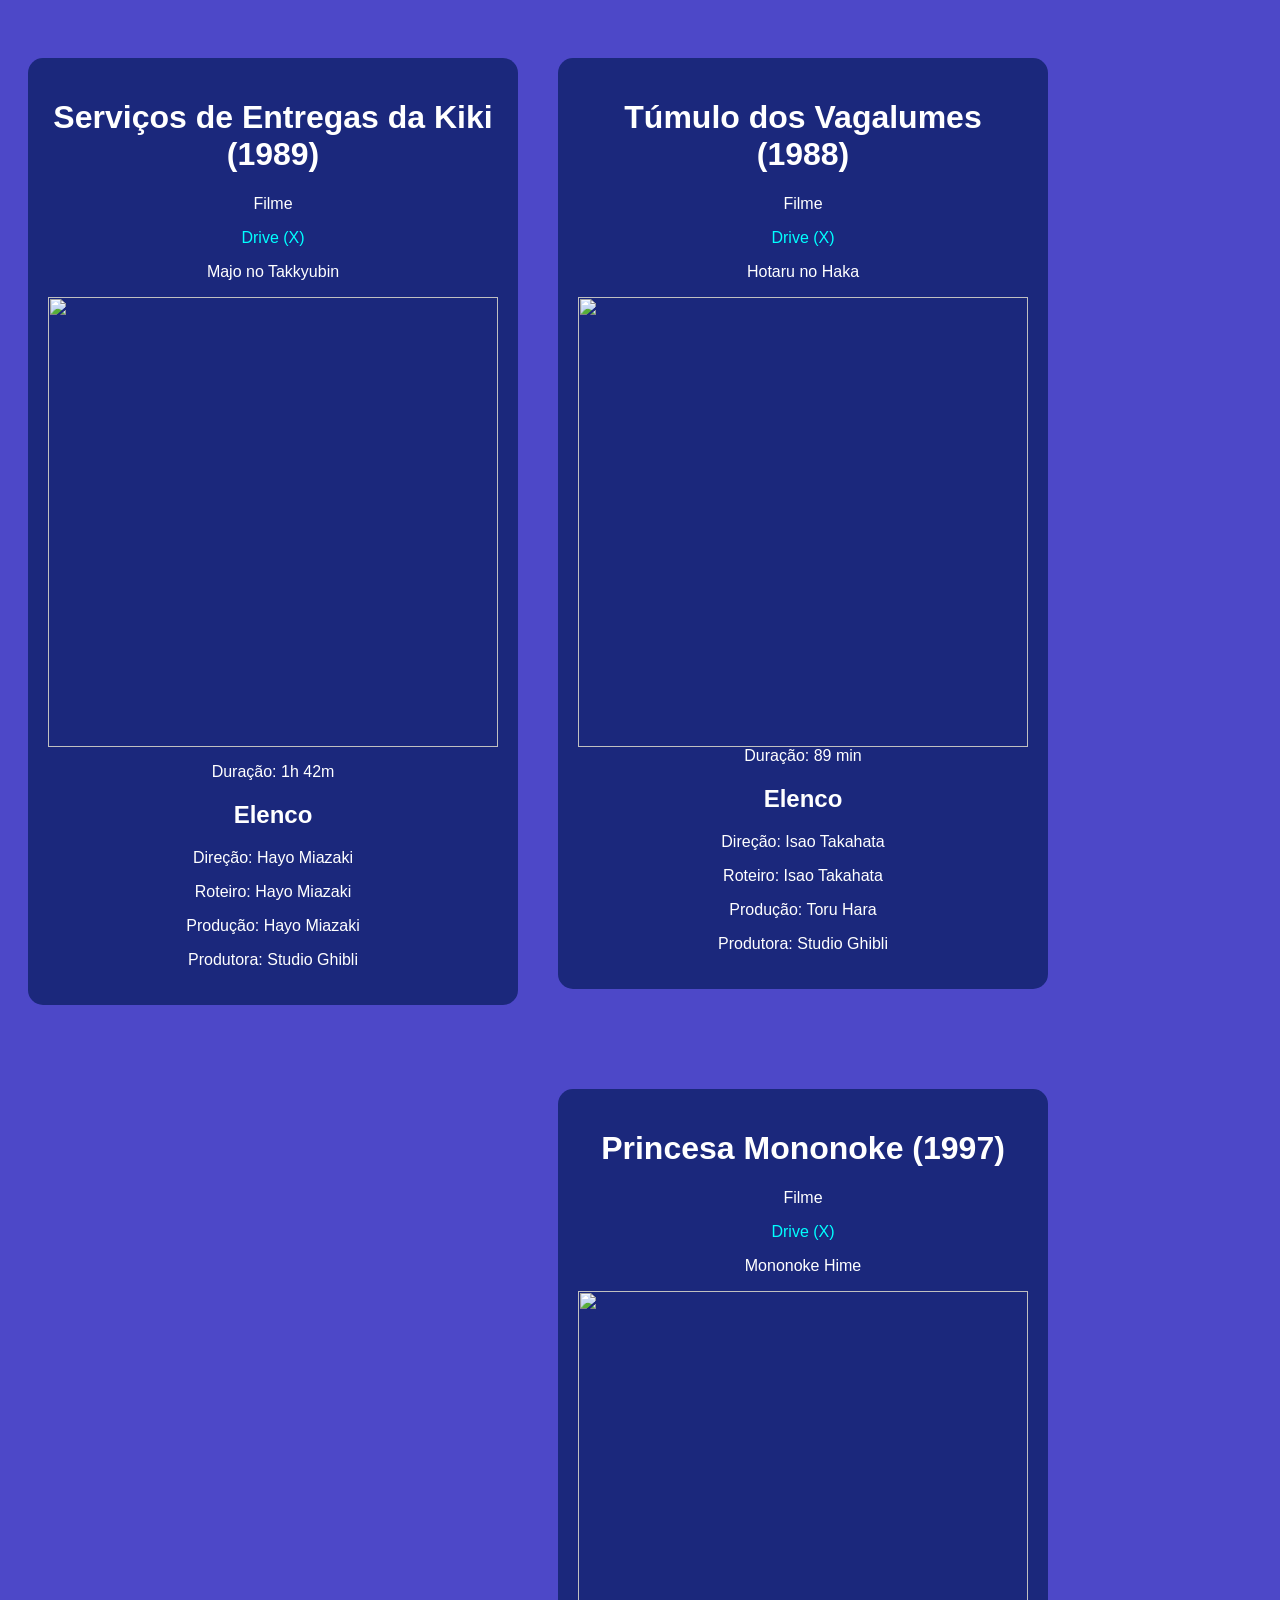
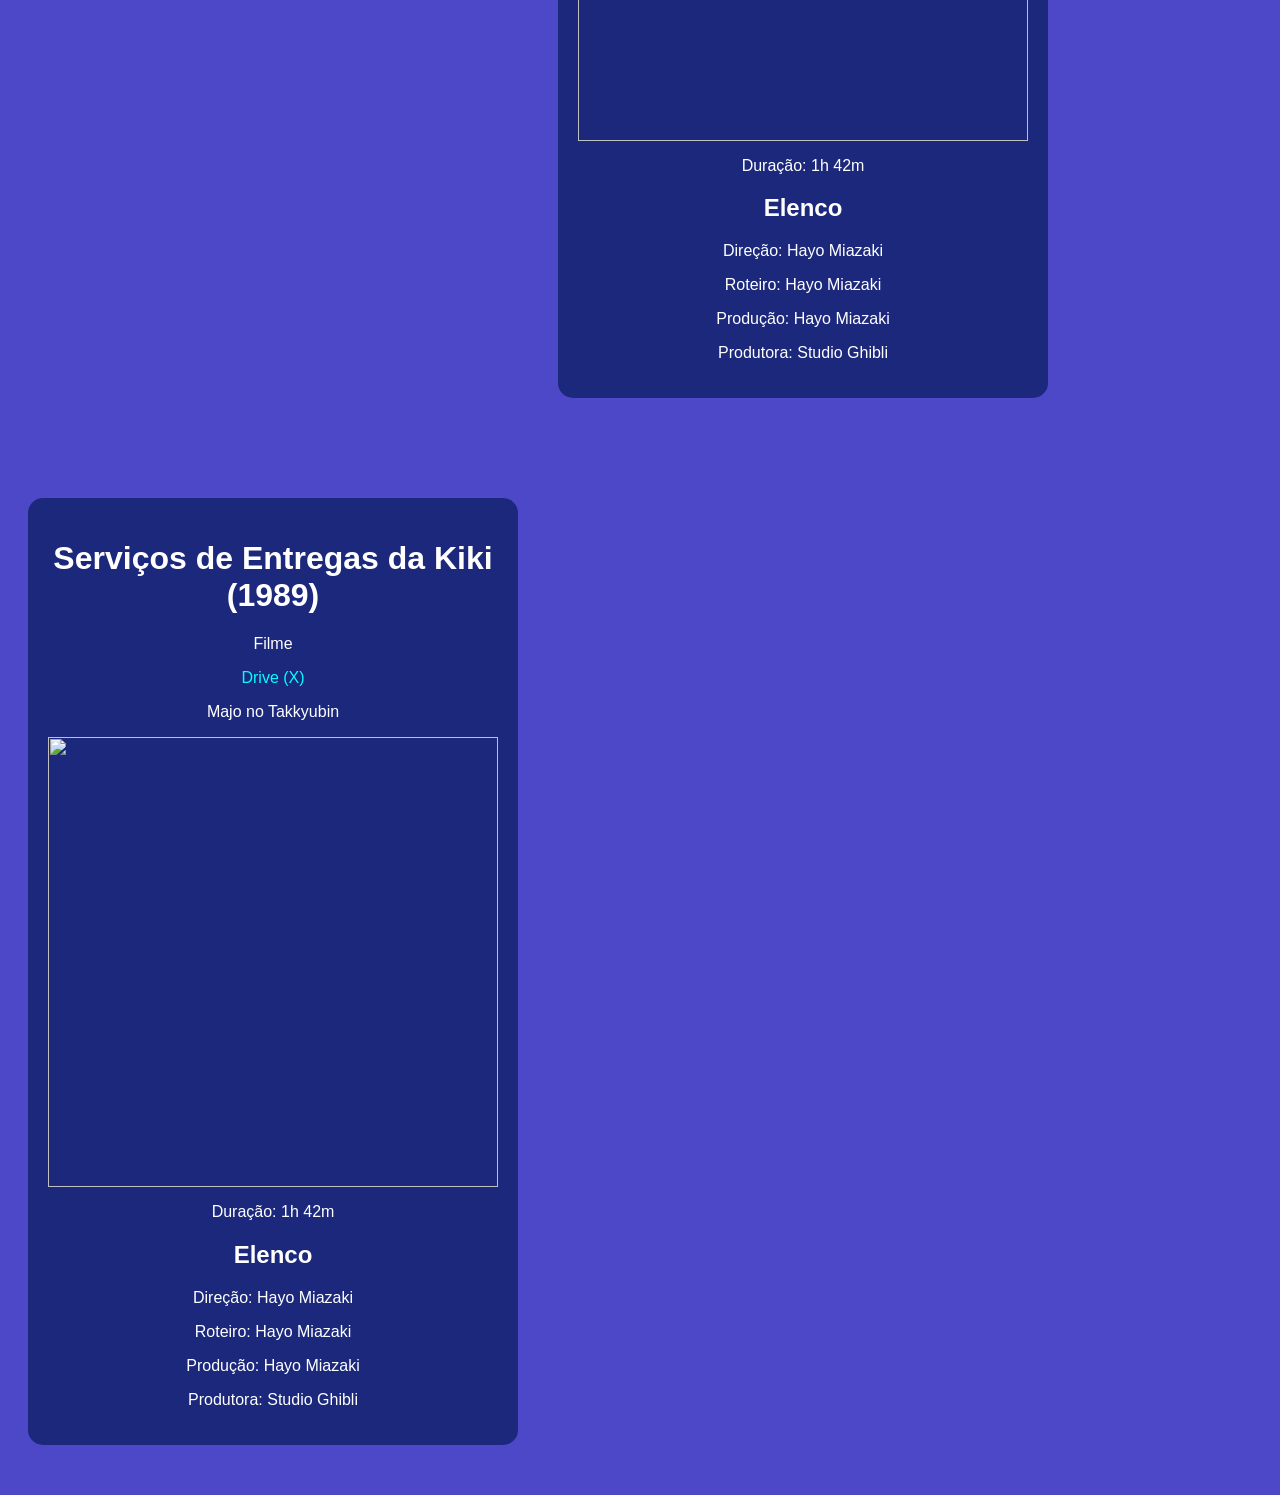
==== catalogo - 1bim.html @ ad3e42f9 "Renomear" ====
</html>
<head>
    <meta charset="UTF-8">
    <title>Site meio que confiável</title>
    <style>
        body{
            background-color: #4d48c8;
            color: white;
            font-family: Arial;
            text-align: center;
        }

        img{
            width: 450px;
        }

        a{
            color: cyan;
            text-decoration: none;
        }

        a:hover{
            text-decoration: underline;
        }

        .card{
            background-color: #1b287c;
            width: 450px;
            margin: 50px 20px;
            padding: 20px;
            border-radius: 15px;
            transition: 0.3s;
            float: left;
        }

        .card:hover{
            transform: scale(1.05);
        }
    </style>
</head>

<body>
    <div class="card">
       
        <h1>Serviços de Entregas da Kiki (1989)</h1>
         <p>Filme</p>
        <a href="https://x.com/acervododrive/status/1616893614625284096">Drive (X)</a>
        <p>Majo no Takkyubin</p>
        <img src="https://ingresso-a.akamaihd.net/prd/img/movie/ghibli-fest-2025-o-servico-de-entregas-da-kiki/fb7946b4-0e91-4f6a-8392-9719ca9fd89b.webp">


        <p>Duração: 1h 42m</p>

        <h2>Elenco</h2>
        
            <p>Direção: Hayo Miazaki</p>
            <p>Roteiro: Hayo Miazaki</p>
            <p>Produção: Hayo Miazaki</p>
            <p>Produtora: Studio Ghibli </p>
        

        
    </div>
   <div class="card">
       
        <h1>Túmulo dos Vagalumes (1988)</h1>
         <p>Filme</p>
        <a href="https://x.com/acervododrive/status/1616893614625284096">Drive (X)</a>
        <p>Hotaru no Haka</p>
        <img src="https://m.media-amazon.com/images/M/MV5BMzRmNTc4YTktMWQxMy00MjVjLWExNzEtNDU0YjEyMzBlYjEwXkEyXkFqcGc@._V1_.jpg"

        <p>Duração: 89 min</p>

        <h2>Elenco</h2>
        
            <p>Direção: Isao Takahata</p>
            <p>Roteiro: Isao Takahata</p>
            <p>Produção: Toru Hara</p>
            <p>Produtora: Studio Ghibli </p>
        

        
    </div>
     <div class="card">
       
        <h1>Princesa Mononoke (1997)</h1>
         <p>Filme</p>
        <a href="https://x.com/acervododrive/status/1616893614625284096">Drive (X)</a>
        <p>Mononoke Hime</p>
        <img src="https://ingresso-a.akamaihd.net/prd/img/movie/ghibli-fest-princesa-mononoke/f361226d-7abd-439f-9ab6-7e6c9ce0bf22.webp">


        <p>Duração: 1h 42m</p>

        <h2>Elenco</h2>
        
            <p>Direção: Hayo Miazaki</p>
            <p>Roteiro: Hayo Miazaki</p>
            <p>Produção: Hayo Miazaki</p>
            <p>Produtora: Studio Ghibli </p>
        

        
    </div>
    <div class="card">
       
        <h1>Serviços de Entregas da Kiki (1989)</h1>
         <p>Filme</p>
        <a href="https://x.com/acervododrive/status/1616893614625284096">Drive (X)</a>
        <p>Majo no Takkyubin</p>
        <img src="https://ingresso-a.akamaihd.net/prd/img/movie/ghibli-fest-2025-o-servico-de-entregas-da-kiki/fb7946b4-0e91-4f6a-8392-9719ca9fd89b.webp">


        <p>Duração: 1h 42m</p>

        <h2>Elenco</h2>
        
            <p>Direção: Hayo Miazaki</p>
            <p>Roteiro: Hayo Miazaki</p>
            <p>Produção: Hayo Miazaki</p>
            <p>Produtora: Studio Ghibli </p>
        

        
    </div>
    
</body>
</html>
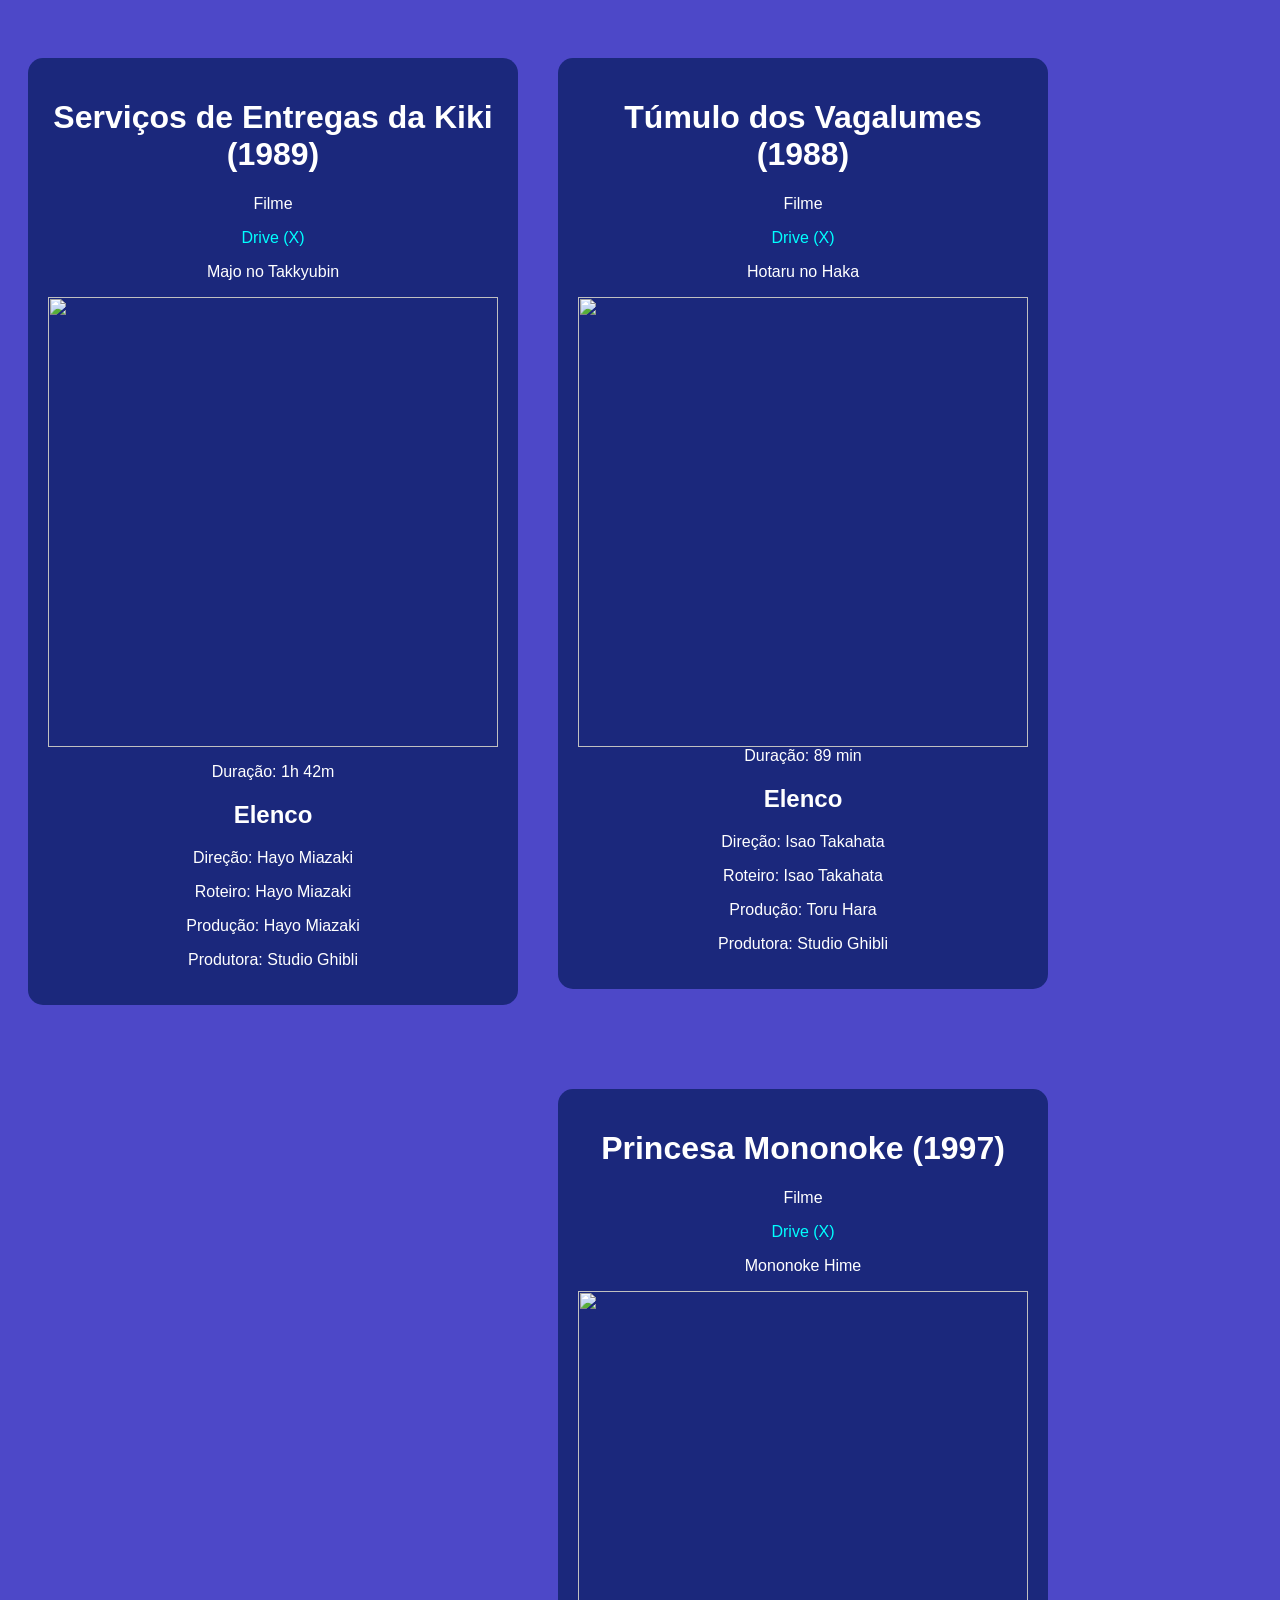
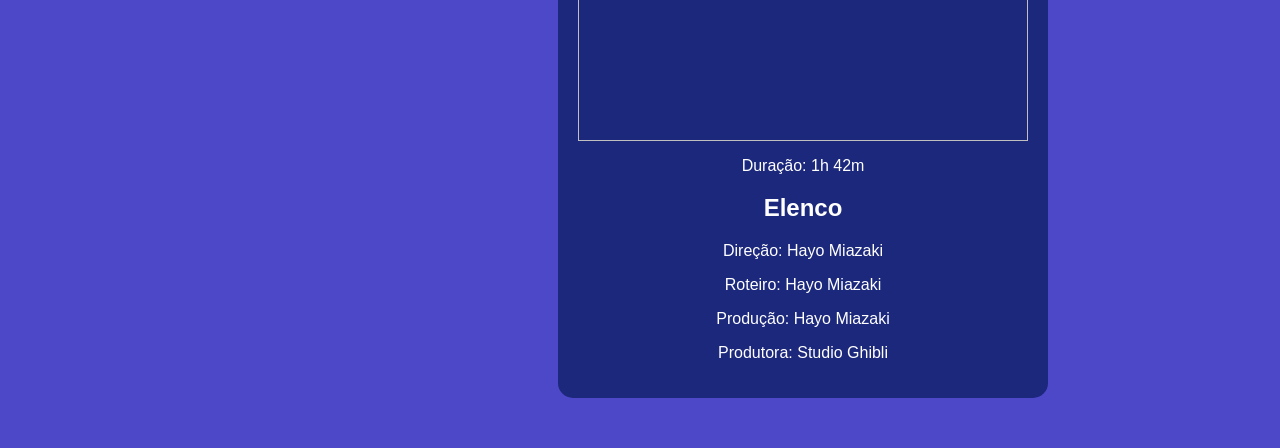
==== commit 495c560e: "Atualização 3.1" ====
--- a/catalogo - 1bim.html
+++ b/catalogo - 1bim.html
@@ -67,7 +67,8 @@
          <p>Filme</p>
         <a href="https://x.com/acervododrive/status/1616893614625284096">Drive (X)</a>
         <p>Hotaru no Haka</p>
-        <img src="https://m.media-amazon.com/images/M/MV5BMzRmNTc4YTktMWQxMy00MjVjLWExNzEtNDU0YjEyMzBlYjEwXkEyXkFqcGc@._V1_.jpg"
+        <img src="https://ingresso-a.akamaihd.net/prd/img/movie/ghibli-fest-2025-vidas-ao-vento/7e973198-5607-4434-9a52-278c756862e6.webp
+        "
 
         <p>Duração: 89 min</p>
 
@@ -102,27 +103,5 @@
 
         
     </div>
-    <div class="card">
-       
-        <h1>Serviços de Entregas da Kiki (1989)</h1>
-         <p>Filme</p>
-        <a href="https://x.com/acervododrive/status/1616893614625284096">Drive (X)</a>
-        <p>Majo no Takkyubin</p>
-        <img src="https://ingresso-a.akamaihd.net/prd/img/movie/ghibli-fest-2025-o-servico-de-entregas-da-kiki/fb7946b4-0e91-4f6a-8392-9719ca9fd89b.webp">
-
-
-        <p>Duração: 1h 42m</p>
-
-        <h2>Elenco</h2>
-        
-            <p>Direção: Hayo Miazaki</p>
-            <p>Roteiro: Hayo Miazaki</p>
-            <p>Produção: Hayo Miazaki</p>
-            <p>Produtora: Studio Ghibli </p>
-        
-
-        
-    </div>
-    
 </body>
 </html>
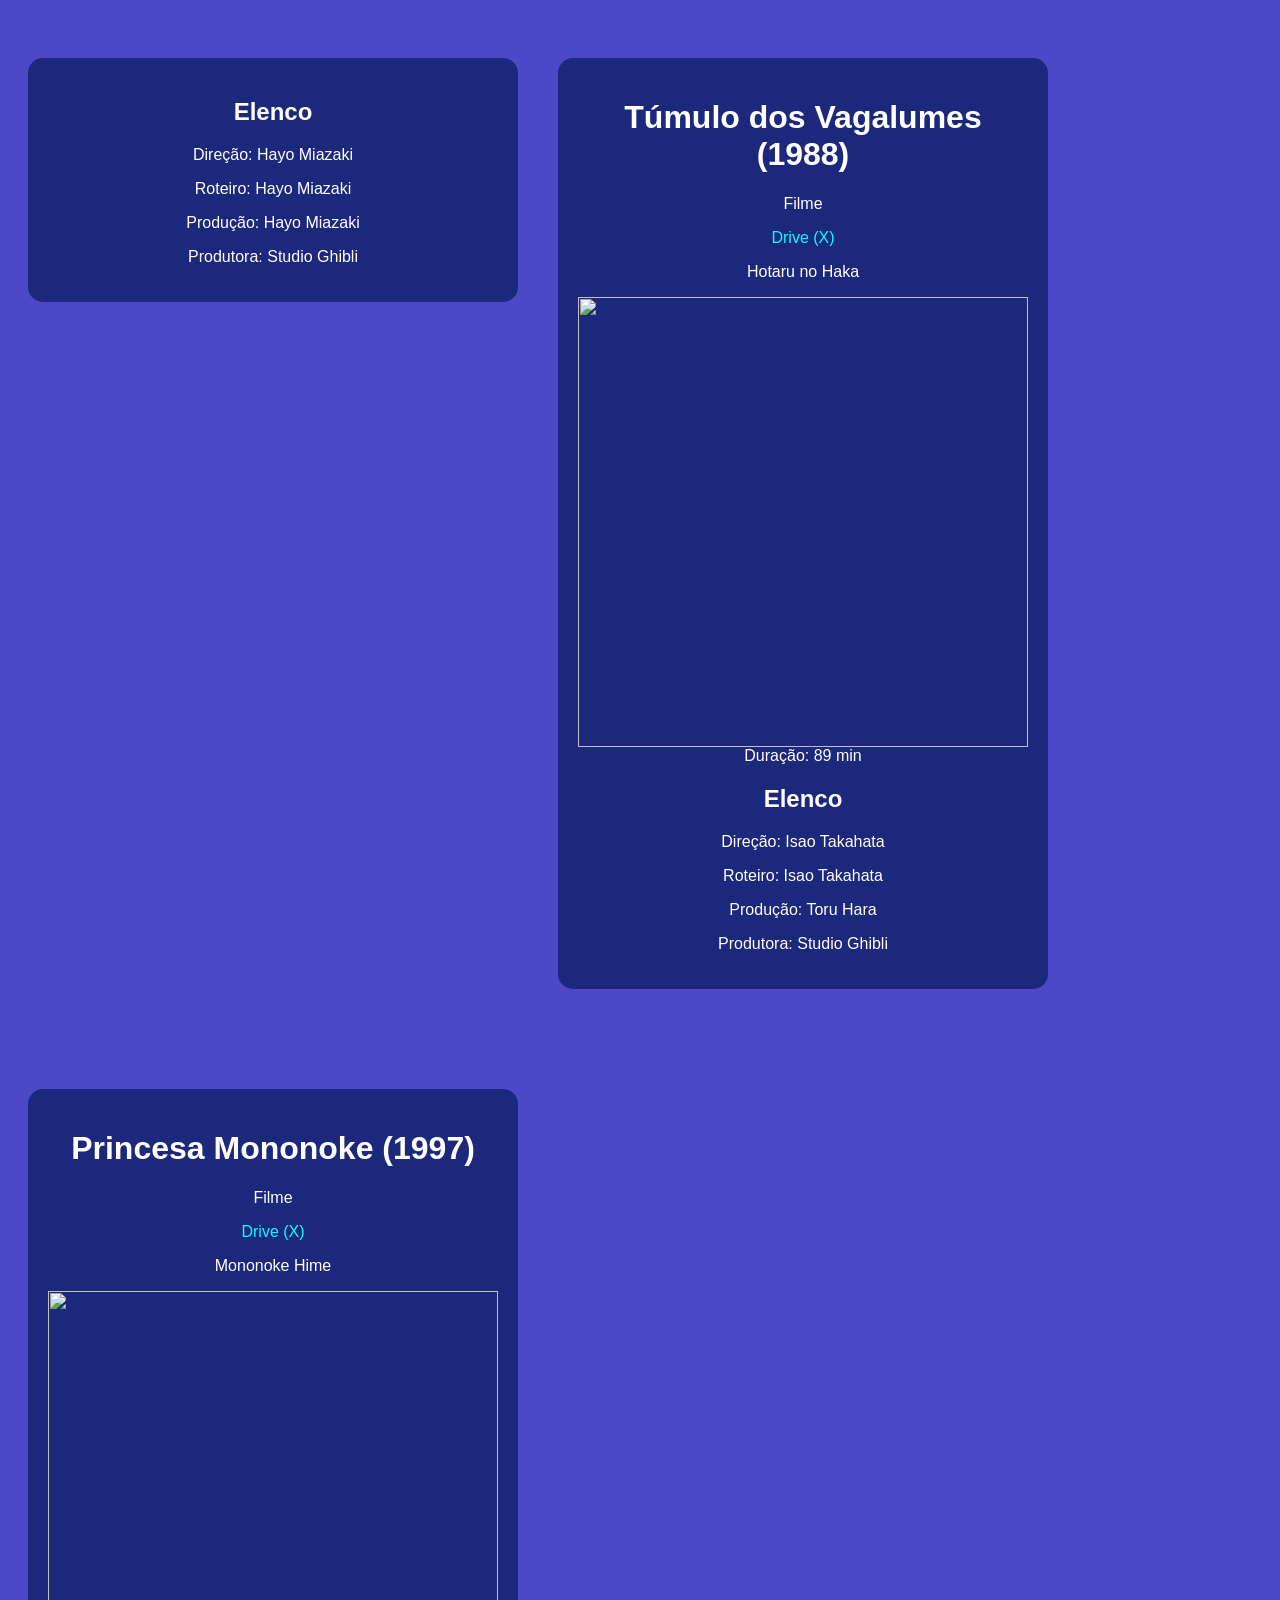
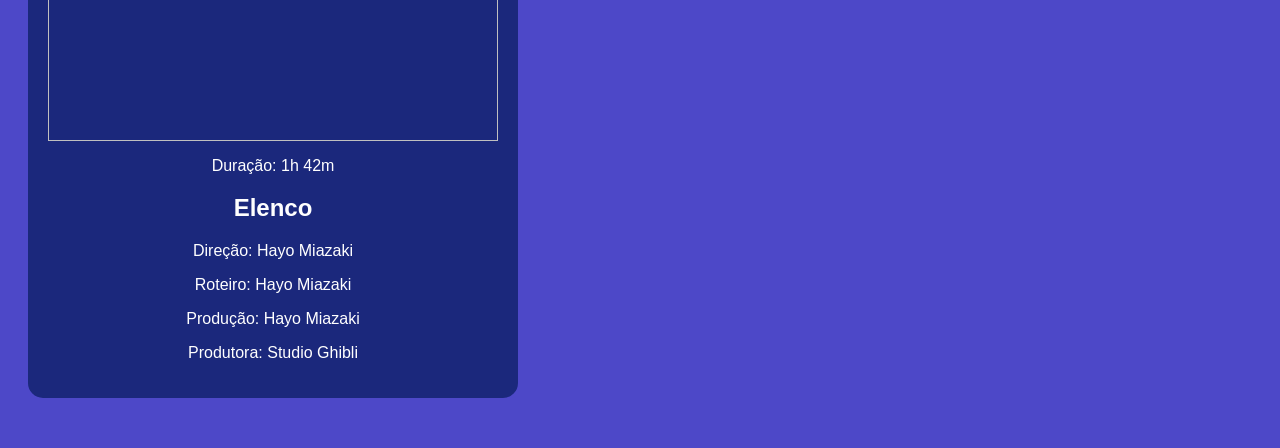
==== commit c2175a6e: "Atualizando o index2" ====
--- a/catalogo - 1bim.html
+++ b/catalogo - 1bim.html
@@ -42,15 +42,7 @@
 <body>
     <div class="card">
        
-        <h1>Serviços de Entregas da Kiki (1989)</h1>
-         <p>Filme</p>
-        <a href="https://x.com/acervododrive/status/1616893614625284096">Drive (X)</a>
-        <p>Majo no Takkyubin</p>
-        <img src="https://ingresso-a.akamaihd.net/prd/img/movie/ghibli-fest-2025-o-servico-de-entregas-da-kiki/fb7946b4-0e91-4f6a-8392-9719ca9fd89b.webp">
-
-
-        <p>Duração: 1h 42m</p>
-
+      
         <h2>Elenco</h2>
         
             <p>Direção: Hayo Miazaki</p>
